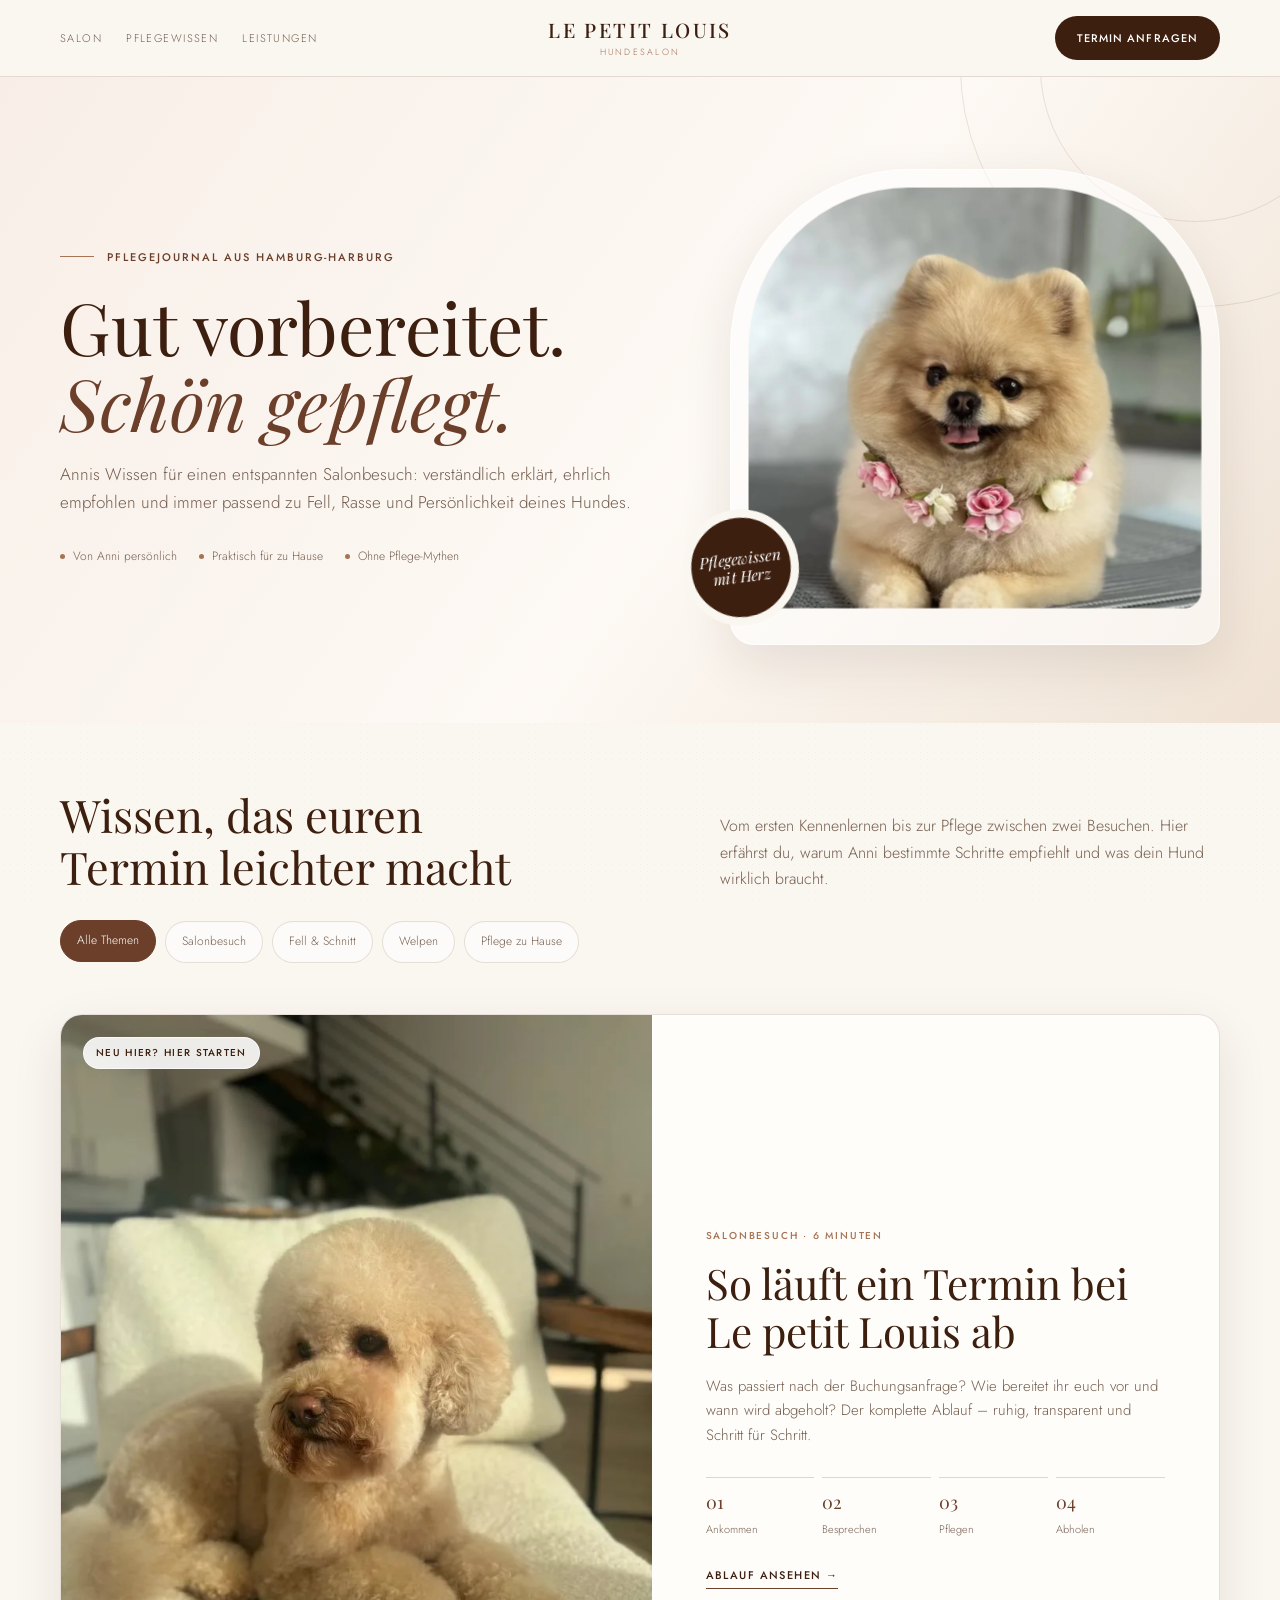
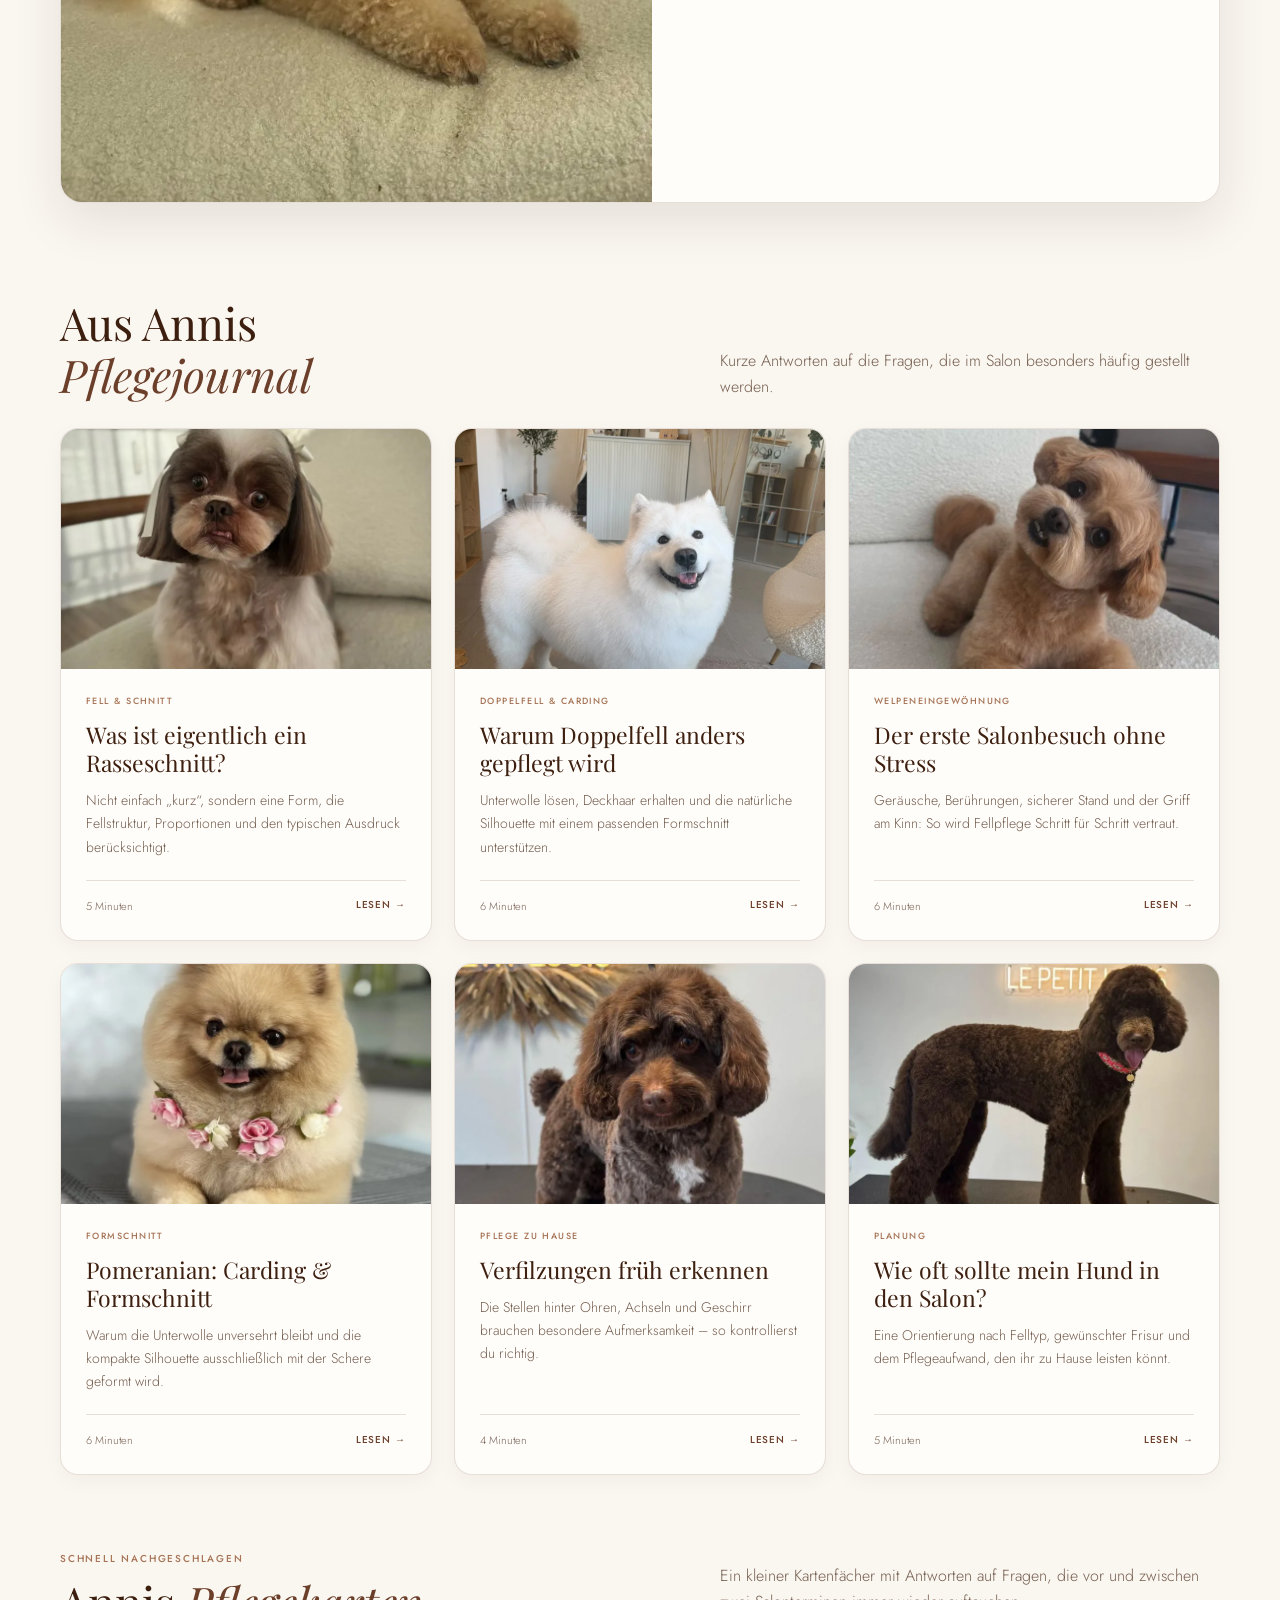
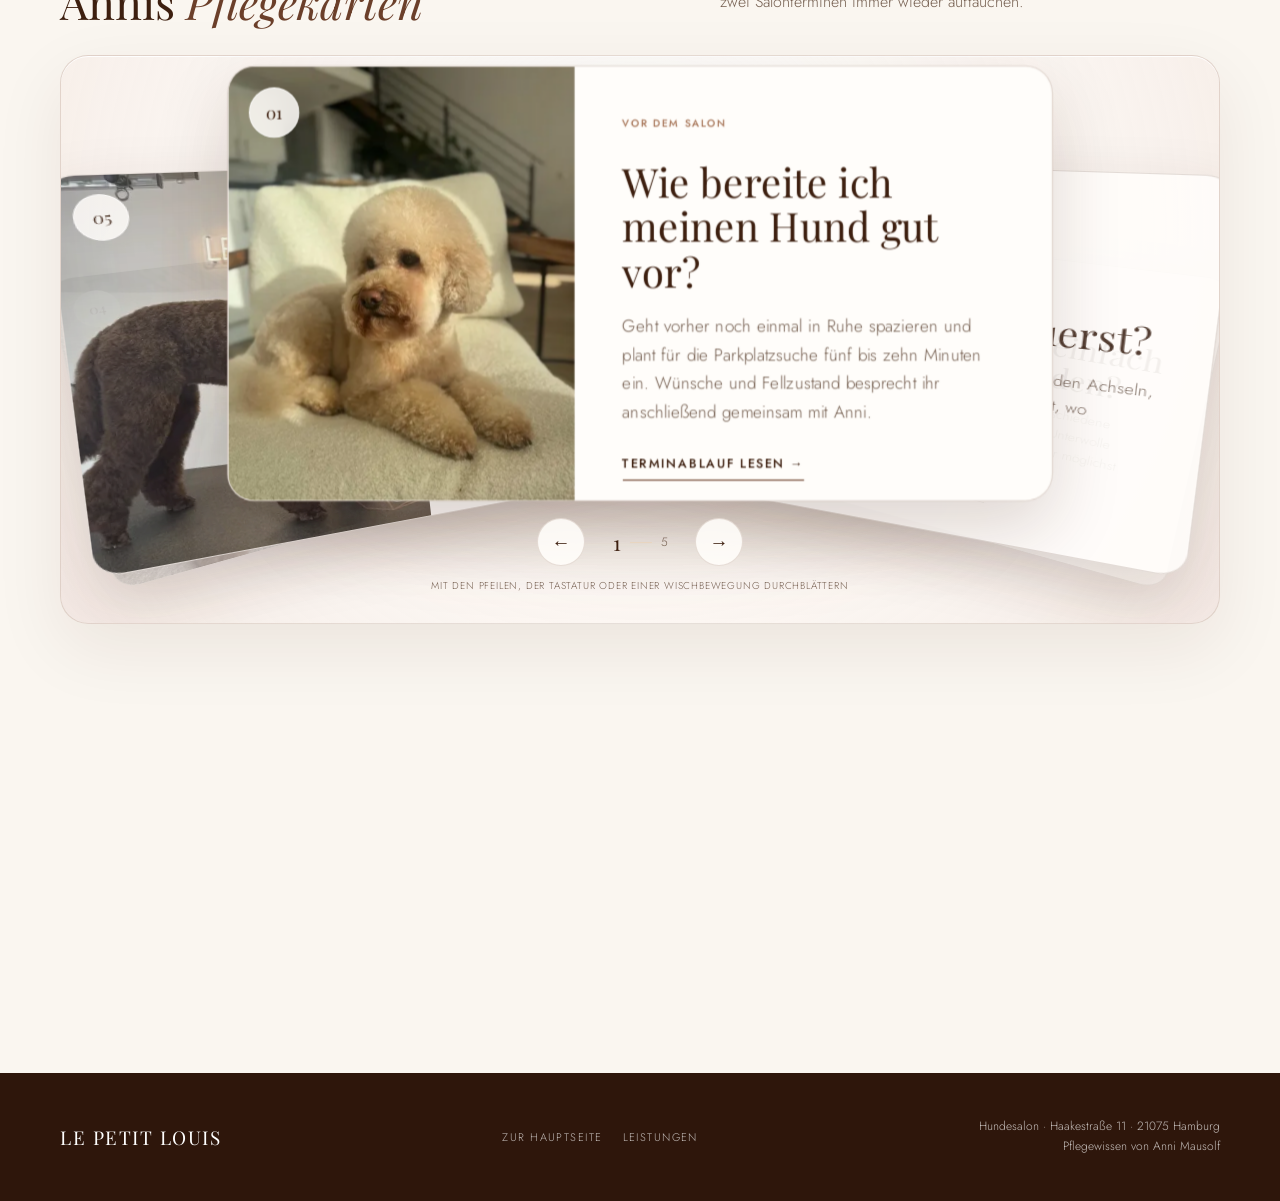
==== pflegejournal/index.html @ c892f845 "Pflegejournal veröffentlichen" ====
<!doctype html>
<html lang="de">
<head>
  <meta charset="utf-8">
  <meta name="viewport" content="width=device-width,initial-scale=1,viewport-fit=cover">
  <title>Pflegejournal – Fellpflege-Tipps von Le petit Louis</title>
  <meta name="description" content="Annis Pflegewissen zu Salonbesuch, Rasseschnitt, Welpeneingewöhnung, Doppelfell, Carding und Fellpflege für zu Hause.">
  <meta name="robots" content="index,follow">
  <link rel="canonical" href="https://www.lepetitlouis.com/pflegejournal/">
  <meta property="og:type" content="website">
  <meta property="og:locale" content="de_DE">
  <meta property="og:title" content="Pflegejournal – Le petit Louis Hundesalon">
  <meta property="og:description" content="Pflegewissen von Anni: verständlich erklärt, ehrlich empfohlen und passend zu Fell, Rasse und Persönlichkeit.">
  <meta property="og:url" content="https://www.lepetitlouis.com/pflegejournal/">
  <meta name="theme-color" content="#faf6f0">
  <link rel="preconnect" href="https://fonts.googleapis.com">
  <link rel="preconnect" href="https://fonts.gstatic.com" crossorigin>
  <link href="https://fonts.googleapis.com/css2?family=Jost:wght@300;400;500;600&family=Playfair+Display:ital,wght@0,400;0,500;1,400&display=swap" rel="stylesheet">
  <link rel="stylesheet" href="assets/css/pflegejournal.css">
  <script type="application/ld+json">
  {
    "@context":"https://schema.org",
    "@type":"Blog",
    "@id":"https://www.lepetitlouis.com/pflegejournal/#blog",
    "url":"https://www.lepetitlouis.com/pflegejournal/",
    "name":"Le petit Louis Pflegejournal",
    "description":"Pflegewissen rund um Hundesalon, Fellpflege und einen entspannten Salonbesuch.",
    "inLanguage":"de-DE",
    "author":{"@type":"Person","name":"Anni Mausolf"},
    "publisher":{"@type":"Organization","name":"Le petit Louis","url":"https://www.lepetitlouis.com/"}
  }
  </script>
</head>
<body>
  <a class="skip-link" href="#inhalt">Direkt zum Inhalt</a>
  <header class="topbar">
    <nav class="nav shell" aria-label="Hauptnavigation">
      <div class="navlinks">
        <a href="https://www.lepetitlouis.com/">Salon</a>
        <a href="#artikel">Pflegewissen</a>
        <a href="https://www.lepetitlouis.com/#services">Leistungen</a>
      </div>
      <a class="brand" href="https://www.lepetitlouis.com/" aria-label="Zur Hauptseite von Le petit Louis">
        <strong>LE PETIT LOUIS</strong><span>Hundesalon</span>
      </a>
      <div class="nav-action"><a class="pill-button" href="https://www.lepetitlouis.com/#booking">Termin anfragen</a></div>
    </nav>
  </header>

  <main id="inhalt">
    <section class="hero">
      <div class="hero-grid shell">
        <div>
          <div class="kicker">Pflegejournal aus Hamburg-Harburg</div>
          <h1>Gut vorbereitet.<br><em>Schön gepflegt.</em></h1>
          <p class="hero-copy">Annis Wissen für einen entspannten Salonbesuch: verständlich erklärt, ehrlich empfohlen und immer passend zu Fell, Rasse und Persönlichkeit deines Hundes.</p>
          <div class="hero-meta" aria-label="Das zeichnet das Pflegejournal aus">
            <span><i aria-hidden="true"></i> Von Anni persönlich</span>
            <span><i aria-hidden="true"></i> Praktisch für zu Hause</span>
            <span><i aria-hidden="true"></i> Ohne Pflege-Mythen</span>
          </div>
        </div>
        <div class="hero-visual" data-tilt>
          <picture>
            <source media="(max-width:620px)" srcset="assets/images/pomeranian-480.webp">
            <img src="assets/images/pomeranian-960.webp" width="750" height="1000" alt="Gepflegter Pomeranian im Hundesalon Le petit Louis" fetchpriority="high">
          </picture>
          <div class="hero-stamp">Pflegewissen<br>mit Herz</div>
        </div>
      </div>
    </section>

    <section class="intro shell" id="artikel" aria-labelledby="wissenTitel">
      <div class="section-head reveal">
        <h2 id="wissenTitel">Wissen, das euren<br>Termin leichter macht</h2>
        <p>Vom ersten Kennenlernen bis zur Pflege zwischen zwei Besuchen. Hier erfährst du, warum Anni bestimmte Schritte empfiehlt und was dein Hund wirklich braucht.</p>
      </div>
      <div class="filters" role="group" aria-label="Artikel nach Thema filtern">
        <button class="filter" type="button" data-filter="all" aria-pressed="true">Alle Themen</button>
        <button class="filter" type="button" data-filter="salon" aria-pressed="false">Salonbesuch</button>
        <button class="filter" type="button" data-filter="schnitt" aria-pressed="false">Fell &amp; Schnitt</button>
        <button class="filter" type="button" data-filter="welpe" aria-pressed="false">Welpen</button>
        <button class="filter" type="button" data-filter="zuhause" aria-pressed="false">Pflege zu Hause</button>
      </div>
      <p class="filter-status" id="filterStatus" aria-live="polite"><span class="visually-hidden">6 Artikel angezeigt</span></p>

      <article class="feature reveal">
        <div class="feature-image">
          <picture><source media="(max-width:620px)" srcset="assets/images/termin-480.webp"><img src="assets/images/termin-960.webp" width="750" height="1000" alt="Entspannter Hund nach seinem Termin bei Le petit Louis"></picture>
          <span class="image-label">Neu hier? Hier starten</span>
        </div>
        <div class="feature-content">
          <div class="eyebrow">Salonbesuch · 6 Minuten</div>
          <h2>So läuft ein Termin bei Le petit Louis ab</h2>
          <p>Was passiert nach der Buchungsanfrage? Wie bereitet ihr euch vor und wann wird abgeholt? Der komplette Ablauf – ruhig, transparent und Schritt für Schritt.</p>
          <div class="timeline-mini" aria-label="Terminablauf in vier Schritten">
            <div class="mini-step"><b>01</b>Ankommen</div><div class="mini-step"><b>02</b>Besprechen</div><div class="mini-step"><b>03</b>Pflegen</div><div class="mini-step"><b>04</b>Abholen</div>
          </div>
          <a class="text-link" href="terminablauf/index.html">Ablauf ansehen →</a>
        </div>
      </article>
    </section>

    <section class="journal shell" aria-labelledby="journalTitel">
      <div class="section-head reveal">
        <h2 id="journalTitel">Aus Annis<br><em>Pflegejournal</em></h2>
        <p>Kurze Antworten auf die Fragen, die im Salon besonders häufig gestellt werden.</p>
      </div>
      <div class="card-grid">
        <article class="article-card reveal" data-category="schnitt" data-tilt>
          <div class="card-image"><picture><source media="(max-width:620px)" srcset="assets/images/rasseschnitt-480.webp"><img src="assets/images/rasseschnitt-960.webp" width="750" height="900" alt="Shih Tzu mit gepflegtem Rasseschnitt" loading="lazy"></picture></div>
          <div class="card-body"><div class="card-category">Fell &amp; Schnitt</div><h3><a href="rasseschnitt/index.html">Was ist eigentlich ein Rasseschnitt?</a></h3><p>Nicht einfach „kurz“, sondern eine Form, die Fellstruktur, Proportionen und den typischen Ausdruck berücksichtigt.</p><div class="card-foot"><span>5 Minuten</span><span>Lesen →</span></div></div>
        </article>
        <article class="article-card reveal" data-category="schnitt" data-tilt>
          <div class="card-image"><picture><source media="(max-width:620px)" srcset="assets/images/doppelfell-salon-2026-480.webp"><img src="assets/images/doppelfell-salon-2026-960.webp" width="750" height="1000" alt="Weißer Samojede mit gepflegtem Doppelfell im Salon Le petit Louis" loading="lazy"></picture></div>
          <div class="card-body"><div class="card-category">Doppelfell &amp; Carding</div><h3><a href="doppelfell-carding/index.html">Warum Doppelfell anders gepflegt wird</a></h3><p>Unterwolle lösen, Deckhaar erhalten und die natürliche Silhouette mit einem passenden Formschnitt unterstützen.</p><div class="card-foot"><span>6 Minuten</span><span>Lesen →</span></div></div>
        </article>
        <article class="article-card reveal" data-category="welpe" data-tilt>
          <div class="card-image"><picture><source media="(max-width:620px)" srcset="assets/images/welpe-480.webp"><img src="assets/images/welpe-960.webp" width="750" height="1000" alt="Junger kleiner Hund entspannt nach der Pflege" loading="lazy"></picture></div>
          <div class="card-body"><div class="card-category">Welpeneingewöhnung</div><h3><a href="welpeneingewoehnung/index.html">Der erste Salonbesuch ohne Stress</a></h3><p>Geräusche, Berührungen, sicherer Stand und der Griff am Kinn: So wird Fellpflege Schritt für Schritt vertraut.</p><div class="card-foot"><span>6 Minuten</span><span>Lesen →</span></div></div>
        </article>
        <article class="article-card reveal" data-category="schnitt" data-tilt>
          <div class="card-image"><picture><source media="(max-width:620px)" srcset="assets/images/pomeranian-480.webp"><img src="assets/images/pomeranian-960.webp" width="750" height="1000" alt="Pomeranian nach Carding und Formschnitt" loading="lazy"></picture></div>
          <div class="card-body"><div class="card-category">Formschnitt</div><h3><a href="pomeranian-carding-formschnitt/index.html">Pomeranian: Carding &amp; Formschnitt</a></h3><p>Warum die Unterwolle unversehrt bleibt und die kompakte Silhouette ausschließlich mit der Schere geformt wird.</p><div class="card-foot"><span>6 Minuten</span><span>Lesen →</span></div></div>
        </article>
        <article class="article-card reveal" data-category="zuhause" data-tilt>
          <div class="card-image"><picture><source media="(max-width:620px)" srcset="assets/images/verfilzungen-480.webp"><img src="assets/images/verfilzungen-960.webp" width="750" height="978" alt="Gepflegter kleiner Hund nach dem Bürsten" loading="lazy"></picture></div>
          <div class="card-body"><div class="card-category">Pflege zu Hause</div><h3><a href="verfilzungen-erkennen/index.html">Verfilzungen früh erkennen</a></h3><p>Die Stellen hinter Ohren, Achseln und Geschirr brauchen besondere Aufmerksamkeit – so kontrollierst du richtig.</p><div class="card-foot"><span>4 Minuten</span><span>Lesen →</span></div></div>
        </article>
        <article class="article-card reveal" data-category="salon zuhause" data-tilt>
          <div class="card-image"><picture><source media="(max-width:620px)" srcset="assets/images/rhythmus-480.webp"><img src="assets/images/rhythmus-960.webp" width="750" height="725" alt="Großpudel nach der Salonpflege" loading="lazy"></picture></div>
          <div class="card-body"><div class="card-category">Planung</div><h3><a href="salonintervalle/index.html">Wie oft sollte mein Hund in den Salon?</a></h3><p>Eine Orientierung nach Felltyp, gewünschter Frisur und dem Pflegeaufwand, den ihr zu Hause leisten könnt.</p><div class="card-foot"><span>5 Minuten</span><span>Lesen →</span></div></div>
        </article>
      </div>
    </section>

    <section class="care-deck shell reveal" aria-labelledby="kartenTitel">
      <div class="section-head deck-heading">
        <div><div class="eyebrow">Schnell nachgeschlagen</div><h2 id="kartenTitel">Annis <em>Pflegekarten</em></h2></div>
        <p>Ein kleiner Kartenfächer mit Antworten auf Fragen, die vor und zwischen zwei Salonterminen immer wieder auftauchen.</p>
      </div>
      <div class="deck-shell">
        <div class="deck-glow" aria-hidden="true"></div>
        <div class="deck-stage" data-card-deck role="region" aria-roledescription="Karussell" aria-label="Pflegefragen" tabindex="0">
          <article class="care-card" data-card-index="0">
            <div class="care-card-image"><img src="assets/images/termin-480.webp" width="480" height="640" alt="Entspannter Hund nach dem Salontermin" loading="lazy"><span>01</span></div>
            <div class="care-card-copy"><div class="card-category">Vor dem Salon</div><h3>Wie bereite ich meinen Hund gut vor?</h3><p>Geht vorher noch einmal in Ruhe spazieren und plant für die Parkplatzsuche fünf bis zehn Minuten ein. Wünsche und Fellzustand besprecht ihr anschließend gemeinsam mit Anni.</p><a class="text-link" href="terminablauf/index.html">Terminablauf lesen →</a></div>
          </article>
          <article class="care-card" data-card-index="1">
            <div class="care-card-image"><img src="assets/images/verfilzungen-480.webp" width="480" height="626" alt="Kleiner Hund mit gepflegtem Fell" loading="lazy"><span>02</span></div>
            <div class="care-card-copy"><div class="card-category">Pflege zu Hause</div><h3>Wo entstehen Verfilzungen zuerst?</h3><p>Besonders häufig hinter den Ohren, in den Achseln, an den Beininnenseiten und überall dort, wo Halsband oder Geschirr am Fell reiben.</p><a class="text-link" href="verfilzungen-erkennen/index.html">Richtig kontrollieren →</a></div>
          </article>
          <article class="care-card" data-card-index="2">
            <div class="care-card-image"><img src="assets/images/doppelfell-salon-2026-480.webp" width="480" height="640" alt="Weißer Samojede mit gepflegtem Doppelfell im Salon Le petit Louis" loading="lazy"><span>03</span></div>
            <div class="care-card-copy"><div class="card-category">Doppelfell &amp; Carding</div><h3>Warum nicht einfach kürzer schneiden?</h3><p>Unterwolle und Deckhaar haben verschiedene Aufgaben. Deshalb wird zuerst lose Unterwolle entfernt und das schützende Deckhaar möglichst erhalten.</p><a class="text-link" href="doppelfell-carding/index.html">Doppelfell verstehen →</a></div>
          </article>
          <article class="care-card" data-card-index="3">
            <div class="care-card-image"><img src="assets/images/welpe-480.webp" width="480" height="640" alt="Junger Hund bei seiner ersten Pflege" loading="lazy"><span>04</span></div>
            <div class="care-card-copy"><div class="card-category">Welpeneingewöhnung</div><h3>Was lernt mein Welpe in 60 Minuten?</h3><p>Tisch, Bürste, Föhn, Berührungen und kleine Pflegeschritte werden in ruhigem Tempo kennengelernt. Kurze positive Übungen zu Hause helfen zusätzlich.</p><a class="text-link" href="welpeneingewoehnung/index.html">Ersten Besuch planen →</a></div>
          </article>
          <article class="care-card" data-card-index="4">
            <div class="care-card-image"><img src="assets/images/rhythmus-480.webp" width="480" height="464" alt="Großpudel nach der Salonpflege" loading="lazy"><span>05</span></div>
            <div class="care-card-copy"><div class="card-category">Pflegeplanung</div><h3>Wann ist der nächste Termin sinnvoll?</h3><p>Felltyp, Wunschfrisur, Alltag und eure Pflege zu Hause bestimmen gemeinsam den passenden Rhythmus. Nach dem Termin kann Anni ihn am besten einschätzen.</p><a class="text-link" href="salonintervalle/index.html">Pflegeplan finden →</a></div>
          </article>
        </div>
        <div class="deck-controls" aria-label="Pflegekarten steuern">
          <button class="deck-button" type="button" data-deck-prev aria-label="Vorherige Pflegekarte">←</button>
          <div class="deck-progress"><span data-deck-current>1</span><i aria-hidden="true"></i><span>5</span></div>
          <button class="deck-button" type="button" data-deck-next aria-label="Nächste Pflegekarte">→</button>
        </div>
        <p class="deck-hint">Mit den Pfeilen, der Tastatur oder einer Wischbewegung durchblättern</p>
        <p class="visually-hidden" data-deck-status aria-live="polite"></p>
      </div>
    </section>

    <section class="guide shell">
      <div class="guide-box reveal">
        <div><h2>Du weißt schon, welche Pflege dein Hund braucht?</h2><p>Wähle auf der Hauptseite Rasse, Größe und Wunschleistung. Danach zeigen wir dir den passenden Buchungsweg und Anni prüft deine Anfrage persönlich.</p></div>
        <a class="pill-button light" href="https://www.lepetitlouis.com/#booking">Termin anfragen →</a>
      </div>
    </section>
  </main>

  <footer><div class="footer-grid shell"><div class="footer-brand">LE PETIT LOUIS</div><div class="footer-links"><a href="https://www.lepetitlouis.com/">Zur Hauptseite</a><a href="https://www.lepetitlouis.com/#services">Leistungen</a></div><div class="footer-copy">Hundesalon · Haakestraße 11 · 21075 Hamburg<br>Pflegewissen von Anni Mausolf</div></div></footer>
  <script src="assets/js/pflegejournal.js" defer></script>
</body>
</html>
---- pflegejournal/assets/css/pflegejournal.css ----
:root {
  --cream: #faf6f0;
  --warm: #fdf9f4;
  --paper: #fffdfa;
  --brown: #6b3f2a;
  --brown-dark: #3d1f0f;
  --mocha: #a67355;
  --rose: #f3e4df;
  --beige: #e8d5c0;
  --beige-light: #f3e9dd;
  --text: #2c1a0e;
  --muted: #755f50;
  --line: rgba(107, 63, 42, .16);
  --serif: "Playfair Display", Georgia, serif;
  --sans: "Jost", Arial, sans-serif;
  --shadow: 0 18px 50px rgba(61, 31, 15, .10);
}

*, *::before, *::after { box-sizing: border-box; }
html { scroll-behavior: smooth; }
body {
  margin: 0;
  overflow-x: hidden;
  background: var(--cream);
  color: var(--text);
  font-family: var(--sans);
  font-weight: 300;
  line-height: 1.65;
  text-rendering: optimizeLegibility;
}
body::before {
  content: "";
  position: fixed;
  inset: 0;
  z-index: -1;
  pointer-events: none;
  opacity: .22;
  background-image: radial-gradient(rgba(107,63,42,.18) .5px, transparent .5px);
  background-size: 7px 7px;
}
img { display: block; width: 100%; height: auto; }
button, a { font: inherit; }
a { color: inherit; }
button { color: inherit; }
:focus-visible { outline: 3px solid #9c5f3d; outline-offset: 4px; }
.visually-hidden { position: absolute !important; width: 1px; height: 1px; padding: 0; margin: -1px; overflow: hidden; clip: rect(0 0 0 0); white-space: nowrap; border: 0; }
.skip-link {
  position: fixed;
  left: 16px;
  top: 12px;
  z-index: 1000;
  padding: 10px 16px;
  border-radius: 999px;
  background: var(--brown-dark);
  color: #fff;
  transform: translateY(-160%);
}
.skip-link:focus { transform: translateY(0); }
.shell { width: min(1160px, calc(100% - 40px)); margin-inline: auto; }
.eyebrow, .kicker {
  color: var(--mocha);
  font-size: 10px;
  font-weight: 500;
  letter-spacing: .18em;
  text-transform: uppercase;
}
.kicker { display: flex; align-items: center; gap: 13px; font-size: 11px; color: var(--brown); }
.kicker::before { content: ""; width: 34px; height: 1px; background: var(--mocha); }
h1, h2, h3, p { margin-top: 0; }
h1, h2, h3 { font-family: var(--serif); font-weight: 400; color: var(--brown-dark); }

.topbar {
  position: sticky;
  top: 0;
  z-index: 50;
  border-bottom: 1px solid var(--line);
  background: rgba(250, 246, 240, .92);
  backdrop-filter: blur(16px);
}
.nav { min-height: 76px; display: grid; grid-template-columns: 1fr auto 1fr; align-items: center; gap: 24px; }
.navlinks { display: flex; align-items: center; gap: 24px; }
.navlinks a, .footer-links a {
  color: var(--muted);
  font-size: 11px;
  letter-spacing: .13em;
  text-decoration: none;
  text-transform: uppercase;
}
.navlinks a:hover, .footer-links a:hover { color: var(--brown-dark); }
.brand { text-align: center; text-decoration: none; line-height: 1; }
.brand strong { display: block; color: var(--brown-dark); font-family: var(--serif); font-size: 20px; font-weight: 500; letter-spacing: .12em; }
.brand span { display: block; margin-top: 7px; color: var(--mocha); font-size: 9px; letter-spacing: .25em; text-transform: uppercase; }
.nav-action { display: flex; justify-content: flex-end; }
.pill-button {
  display: inline-flex;
  min-height: 44px;
  align-items: center;
  justify-content: center;
  gap: 9px;
  padding: 11px 22px;
  border: 0;
  border-radius: 999px;
  background: var(--brown-dark);
  box-shadow: 0 0 0 rgba(61,31,15,0);
  color: #fff;
  cursor: pointer;
  font-size: 11px;
  font-weight: 500;
  letter-spacing: .1em;
  text-decoration: none;
  text-transform: uppercase;
  transition: transform .25s ease, background .25s ease, box-shadow .25s ease;
}
.pill-button:hover { transform: translateY(-2px) scale(1.015); background: #512913; box-shadow: 0 12px 28px rgba(61,31,15,.2); }
.pill-button.light { background: #fff; color: var(--brown-dark); }
.pill-button.light:hover { background: var(--rose); }

.hero { position: relative; overflow: clip; padding: 92px 0 78px; background: linear-gradient(125deg,#f8eee7 0%,#fdf9f4 56%,#efe2d4 100%); }
.hero::before, .hero::after { content: ""; position: absolute; pointer-events: none; border: 1px solid rgba(107,63,42,.13); border-radius: 50%; }
.hero::before { width: 480px; height: 480px; right: -160px; top: -250px; }
.hero::after { width: 310px; height: 310px; right: -70px; top: -165px; }
.hero-grid { position: relative; z-index: 1; display: grid; grid-template-columns: minmax(0,1.1fr) minmax(310px,.9fr); align-items: center; gap: 72px; }
h1 { margin: 22px 0 20px; font-size: clamp(42px, 6vw, 72px); line-height: 1.06; }
h1 em, h2 em { color: var(--brown); font-weight: 400; }
.hero-copy { max-width: 610px; margin-bottom: 30px; color: var(--muted); font-size: 17px; }
.hero-meta { display: flex; flex-wrap: wrap; gap: 12px 22px; color: var(--muted); font-size: 12px; }
.hero-meta span { display: flex; align-items: center; gap: 8px; }
.hero-meta i { width: 5px; height: 5px; border-radius: 50%; background: var(--mocha); }
.hero-visual {
  position: relative;
  padding: 18px 18px 36px;
  border: 1px solid rgba(255,255,255,.75);
  border-radius: 180px 180px 24px 24px;
  background: rgba(255,255,255,.55);
  box-shadow: var(--shadow);
  transform: perspective(1000px) rotateX(var(--rx,0deg)) rotateY(var(--ry,0deg)) translateY(var(--lift,0));
  transform-style: preserve-3d;
  transition: transform .2s ease-out, box-shadow .25s ease;
}
.hero-visual:hover { --lift: -5px; box-shadow: 0 30px 70px rgba(61,31,15,.16); }
.hero-visual img { height: 420px; border-radius: 160px 160px 18px 18px; object-fit: cover; object-position: center 25%; transform: translateZ(18px) scale(1.002); }
.hero-stamp { position: absolute; left: -38px; bottom: 26px; width: 112px; height: 112px; display: grid; place-items: center; border: 8px solid var(--cream); border-radius: 50%; background: var(--brown-dark); color: #fff; font-family: var(--serif); font-size: 15px; font-style: italic; line-height: 1.2; text-align: center; transform: translateZ(34px) rotate(-7deg); }

.intro { padding: 66px 0 18px; }
.section-head { display: flex; align-items: end; justify-content: space-between; gap: 32px; margin-bottom: 28px; }
.section-head h2 { margin: 0; font-size: clamp(30px,4vw,45px); line-height: 1.15; }
.section-head p { max-width: 500px; margin: 0; color: var(--muted); }
.filters { display: flex; flex-wrap: wrap; gap: 9px; margin-bottom: 34px; }
.filter { min-height: 42px; padding: 8px 16px; border: 1px solid var(--line); border-radius: 999px; background: rgba(255,255,255,.58); color: var(--muted); cursor: pointer; font-size: 12px; transition: .2s; }
.filter:hover, .filter[aria-pressed="true"] { border-color: var(--brown); background: var(--brown); color: #fff; transform: translateY(-1px); }
.filter-status { min-height: 1px; }

.feature { display: grid; grid-template-columns: 1.02fr .98fr; overflow: hidden; border: 1px solid var(--line); border-radius: 22px; background: var(--paper); box-shadow: var(--shadow); }
.feature-image { position: relative; min-height: 470px; overflow: hidden; }
.feature-image img { height: 100%; object-fit: cover; object-position: center 24%; transition: transform .65s cubic-bezier(.2,.75,.2,1); }
.feature:hover .feature-image img { transform: scale(1.035); }
.image-label { position: absolute; left: 22px; top: 22px; padding: 7px 12px; border: 1px solid rgba(255,255,255,.7); border-radius: 999px; background: rgba(255,255,255,.88); backdrop-filter: blur(7px); color: var(--brown-dark); font-size: 10px; font-weight: 500; letter-spacing: .13em; text-transform: uppercase; }
.feature-content { display: flex; flex-direction: column; justify-content: center; padding: 54px; }
.feature h2 { margin: 15px 0 18px; font-size: clamp(28px,3.6vw,42px); line-height: 1.15; }
.feature-content > p { margin-bottom: 25px; color: var(--muted); font-size: 15px; }
.timeline-mini { display: grid; grid-template-columns: repeat(4,1fr); gap: 8px; margin: 4px 0 28px; }
.mini-step { padding-top: 10px; border-top: 1px solid var(--beige); color: var(--muted); font-size: 11px; }
.mini-step b { display: block; margin-bottom: 2px; color: var(--brown); font-family: var(--serif); font-size: 18px; font-weight: 400; }
.text-link { align-self: flex-start; padding-bottom: 4px; border-bottom: 1px solid var(--brown); color: var(--brown-dark); font-size: 11px; font-weight: 500; letter-spacing: .13em; text-decoration: none; text-transform: uppercase; }
.text-link:hover { color: var(--brown); }

.journal { padding: 76px 0; }
.card-grid { display: grid; grid-template-columns: repeat(3,1fr); gap: 22px; }
.article-card {
  --rx: 0deg;
  --ry: 0deg;
  display: flex;
  position: relative;
  min-height: 100%;
  flex-direction: column;
  overflow: hidden;
  border: 1px solid var(--line);
  border-radius: 18px;
  background: var(--paper);
  box-shadow: 0 6px 20px rgba(61,31,15,.04);
  transform: perspective(900px) rotateX(var(--rx)) rotateY(var(--ry)) translateY(0);
  transform-style: preserve-3d;
  transition: transform .22s ease-out, box-shadow .28s ease, opacity .25s ease;
}
.article-card:hover { transform: perspective(900px) rotateX(var(--rx)) rotateY(var(--ry)) translateY(-7px) scale(1.008); box-shadow: 0 22px 48px rgba(61,31,15,.14); }
.article-card[hidden] { display: none; }
.card-image { position: relative; height: 240px; overflow: hidden; background: var(--beige-light); transform: translateZ(12px); }
.card-image img { height: 100%; object-fit: cover; transition: transform .55s ease; }
.article-card:hover img { transform: scale(1.045); }
.card-body { display: flex; flex: 1; flex-direction: column; padding: 25px; transform: translateZ(8px); }
.card-category { margin-bottom: 12px; color: var(--mocha); font-size: 9px; font-weight: 500; letter-spacing: .16em; text-transform: uppercase; }
.card-body h3 { margin-bottom: 12px; font-size: 23px; line-height: 1.22; }
.card-body h3 a { text-decoration: none; }
.card-body h3 a::after { content: ""; position: absolute; inset: 0; }
.card-body p { margin-bottom: 21px; color: var(--muted); font-size: 14px; }
.card-foot { display: flex; align-items: center; justify-content: space-between; gap: 12px; margin-top: auto; padding-top: 16px; border-top: 1px solid var(--line); color: var(--muted); font-size: 11px; }
.card-foot span:last-child { color: var(--brown); font-size: 10px; font-weight: 500; letter-spacing: .09em; text-transform: uppercase; }

.care-deck { padding: 0 0 92px; }
.deck-heading { align-items: center; }
.deck-heading h2 { margin-top: 8px; }
.deck-shell {
  position: relative;
  min-height: 560px;
  overflow: hidden;
  padding: 34px 20px 28px;
  border: 1px solid var(--line);
  border-radius: 28px;
  background:
    radial-gradient(circle at 50% 30%, rgba(255,255,255,.94), rgba(255,253,250,.72) 38%, rgba(243,228,223,.58) 100%);
  box-shadow: inset 0 1px 0 rgba(255,255,255,.9), 0 24px 70px rgba(61,31,15,.08);
  perspective: 1300px;
}
.deck-glow {
  position: absolute;
  left: 50%;
  bottom: 72px;
  width: min(680px,72%);
  height: 90px;
  border-radius: 50%;
  background: rgba(107,63,42,.16);
  filter: blur(34px);
  transform: translateX(-50%);
}
.deck-stage {
  position: relative;
  width: 100%;
  height: 420px;
  outline: none;
  perspective: 1200px;
  transform-style: preserve-3d;
  touch-action: pan-y;
}
.deck-stage:focus-visible { outline: 3px solid #9c5f3d; outline-offset: 8px; border-radius: 18px; }
.care-card {
  position: absolute;
  left: 50%;
  top: 8px;
  width: min(720px,calc(100% - 150px));
  height: 380px;
  display: grid;
  grid-template-columns: 42% 58%;
  overflow: hidden;
  border: 1px solid rgba(107,63,42,.2);
  border-radius: 24px;
  background: var(--paper);
  box-shadow: 0 24px 60px rgba(61,31,15,.17);
  opacity: 0;
  transform: translate3d(-50%,32px,-160px) scale(.78);
  transform-origin: 50% 100%;
  transition: transform .62s cubic-bezier(.18,.8,.2,1), opacity .42s ease, box-shadow .42s ease, filter .42s ease;
  will-change: transform;
}
.care-card.is-active {
  z-index: 5;
  opacity: 1;
  filter: saturate(1);
  transform: translate3d(-50%,0,80px) rotateX(0) rotateY(0) rotateZ(0) scale(1);
  pointer-events: auto;
}
.care-card.is-prev {
  z-index: 4;
  opacity: .86;
  filter: saturate(.82);
  transform: translate3d(calc(-50% - 155px),28px,0) rotateY(17deg) rotateZ(-6deg) scale(.9);
  cursor: pointer;
}
.care-card.is-next {
  z-index: 4;
  opacity: .86;
  filter: saturate(.82);
  transform: translate3d(calc(-50% + 155px),28px,0) rotateY(-17deg) rotateZ(6deg) scale(.9);
  cursor: pointer;
}
.care-card.is-far-prev {
  z-index: 3;
  opacity: .42;
  filter: saturate(.58);
  transform: translate3d(calc(-50% - 245px),54px,-90px) rotateY(23deg) rotateZ(-10deg) scale(.8);
  cursor: pointer;
}
.care-card.is-far-next {
  z-index: 3;
  opacity: .42;
  filter: saturate(.58);
  transform: translate3d(calc(-50% + 245px),54px,-90px) rotateY(-23deg) rotateZ(10deg) scale(.8);
  cursor: pointer;
}
.care-card-image { position: relative; min-width: 0; overflow: hidden; background: var(--beige-light); }
.care-card-image::after { content: ""; position: absolute; inset: 0; background: linear-gradient(90deg,transparent 55%,rgba(61,31,15,.16)); pointer-events: none; }
.care-card-image img { height: 100%; object-fit: cover; transition: transform .65s ease; }
.care-card.is-active:hover .care-card-image img { transform: scale(1.025); }
.care-card-image span {
  position: absolute;
  left: 18px;
  top: 18px;
  z-index: 1;
  width: 44px;
  height: 44px;
  display: grid;
  place-items: center;
  border: 1px solid rgba(255,255,255,.65);
  border-radius: 50%;
  background: rgba(255,253,250,.86);
  backdrop-filter: blur(10px);
  color: var(--brown-dark);
  font-family: var(--serif);
  font-size: 15px;
}
.care-card-copy { display: flex; min-width: 0; flex-direction: column; justify-content: center; padding: 42px; }
.care-card-copy h3 { margin: 11px 0 16px; font-size: clamp(25px,3vw,35px); line-height: 1.13; }
.care-card-copy p { margin-bottom: 24px; color: var(--muted); font-size: 15px; }
.care-card[aria-hidden="true"] .care-card-copy { user-select: none; }
.deck-controls { position: relative; z-index: 10; display: flex; align-items: center; justify-content: center; gap: 18px; margin-top: 8px; }
.deck-button {
  width: 48px;
  height: 48px;
  border: 1px solid var(--line);
  border-radius: 50%;
  background: rgba(255,253,250,.9);
  color: var(--brown-dark);
  cursor: pointer;
  font-size: 19px;
  transition: transform .22s ease, color .22s ease, background .22s ease, box-shadow .22s ease;
}
.deck-button:hover { transform: translateY(-2px) scale(1.04); background: var(--brown-dark); color: #fff; box-shadow: 0 10px 24px rgba(61,31,15,.18); }
.deck-progress { min-width: 74px; display: flex; align-items: center; justify-content: center; gap: 9px; color: var(--muted); font-size: 12px; }
.deck-progress span:first-child { color: var(--brown-dark); font-family: var(--serif); font-size: 21px; }
.deck-progress i { width: 22px; height: 1px; background: var(--beige); }
.deck-hint { position: relative; z-index: 3; margin: 12px 0 0; color: var(--muted); font-size: 10px; letter-spacing: .08em; text-align: center; text-transform: uppercase; }

.guide { padding: 0 0 84px; }
.guide-box { position: relative; overflow: hidden; display: grid; grid-template-columns: 1fr auto; align-items: center; gap: 45px; padding: 55px; border-radius: 24px; background: var(--brown-dark); color: #fff; }
.guide-box::after { content: "LP"; position: absolute; right: 150px; top: -80px; color: rgba(255,255,255,.035); font-family: var(--serif); font-size: 230px; line-height: 1; }
.guide-box h2 { position: relative; margin-bottom: 10px; color: #fff; font-size: clamp(27px,4vw,42px); line-height: 1.2; }
.guide-box p { position: relative; max-width: 670px; margin: 0; color: rgba(255,255,255,.7); }
.guide-box .pill-button { position: relative; z-index: 1; white-space: nowrap; }

footer { padding: 44px 0; background: #2e160b; color: rgba(255,255,255,.72); }
.footer-grid { display: grid; grid-template-columns: auto 1fr auto; align-items: center; gap: 28px; }
.footer-brand { color: #fff; font-family: var(--serif); font-size: 19px; letter-spacing: .08em; }
.footer-links { display: flex; justify-content: center; gap: 20px; }
.footer-links a { color: rgba(255,255,255,.7); }
.footer-copy { text-align: right; font-size: 12px; }

.reveal { opacity: 0; transform: translateY(24px); transition: opacity .7s ease, transform .7s cubic-bezier(.2,.75,.2,1); }
.reveal.is-visible { opacity: 1; transform: translateY(0); }

/* Artikelseiten */
.article-hero { padding: 66px 0 58px; background: linear-gradient(125deg,#f8eee7,#fdf9f4 58%,#efe2d4); }
.breadcrumbs { margin-bottom: 28px; color: var(--muted); font-size: 12px; }
.breadcrumbs a { text-decoration-thickness: 1px; text-underline-offset: 4px; }
.article-hero-grid { display: grid; grid-template-columns: minmax(0,1fr) minmax(300px,.72fr); align-items: center; gap: 68px; }
.article-hero h1 { margin: 15px 0 20px; font-size: clamp(39px,5.5vw,64px); }
.article-lead { max-width: 660px; color: var(--muted); font-size: 18px; }
.article-cover {
  --rx: 0deg;
  --ry: 0deg;
  --lift: 0px;
  overflow: hidden;
  padding: 12px;
  border: 1px solid rgba(255,255,255,.8);
  border-radius: 160px 160px 22px 22px;
  background: rgba(255,255,255,.55);
  box-shadow: var(--shadow);
  transform: perspective(1000px) rotateX(var(--rx)) rotateY(var(--ry)) translateY(var(--lift));
  transform-style: preserve-3d;
  transition: transform .24s ease-out, box-shadow .35s ease;
  will-change: transform;
}
.article-cover:hover { --lift: -5px; box-shadow: 0 30px 70px rgba(61,31,15,.16); }
.article-cover img { height: 430px; border-radius: 150px 150px 16px 16px; object-fit: cover; transform: translateZ(18px) scale(1.002); }
.article-cover--doppelfell img { object-position: center 68%; }
.pomeranian-gallery { width: 100%; min-width: 0; }
.pomeranian-gallery-stage {
  --rx: 0deg;
  --ry: 0deg;
  --lift: 0px;
  position: relative;
  height: 474px;
  margin-right: 22px;
  transform: perspective(1100px) rotateX(var(--rx)) rotateY(var(--ry)) translateY(var(--lift));
  transform-style: preserve-3d;
  transition: transform .24s ease-out;
  touch-action: pan-y;
  will-change: transform;
}
.pomeranian-gallery-stage:hover { --lift: -5px; }
.pomeranian-gallery-stage:focus-visible { outline: 3px solid rgba(141,91,77,.45); outline-offset: 8px; border-radius: 150px 150px 24px 24px; }
.pomeranian-gallery-card {
  position: absolute;
  inset: 0 24px 18px 0;
  overflow: hidden;
  padding: 12px;
  border: 1px solid rgba(255,255,255,.88);
  border-radius: 160px 160px 22px 22px;
  background: rgba(255,255,255,.76);
  box-shadow: 0 18px 48px rgba(61,31,15,.13);
  opacity: 0;
  pointer-events: none;
  transform-origin: 52% 88%;
  transition: transform .55s cubic-bezier(.2,.78,.2,1), opacity .38s ease, box-shadow .4s ease;
}
.pomeranian-gallery-card img { width: 100%; height: 430px; border-radius: 150px 150px 16px 16px; object-fit: cover; }
.pomeranian-gallery-card.is-active { z-index: 4; opacity: 1; transform: translate3d(0,0,44px) rotateZ(0deg) scale(1); box-shadow: 0 26px 64px rgba(61,31,15,.16); }
.pomeranian-gallery-card.is-behind-1 { z-index: 3; opacity: .92; transform: translate3d(13px,7px,20px) rotateZ(1.6deg) scale(.986); }
.pomeranian-gallery-card.is-behind-2 { z-index: 2; opacity: .7; transform: translate3d(24px,13px,0) rotateZ(3deg) scale(.97); }
.pomeranian-gallery-card.is-behind-3 { z-index: 1; opacity: .44; transform: translate3d(34px,19px,-20px) rotateZ(4.4deg) scale(.954); }
.pomeranian-gallery-controls { display: flex; align-items: center; justify-content: center; gap: 12px; margin-top: 3px; }
.pomeranian-gallery-arrow { width: 44px; height: 44px; display: grid; place-items: center; border: 1px solid var(--line); border-radius: 50%; background: rgba(255,255,255,.78); color: var(--brown-dark); font-size: 20px; cursor: pointer; transition: transform .2s ease, background .2s ease, color .2s ease; }
.pomeranian-gallery-arrow:hover { transform: translateY(-2px); background: var(--brown-dark); color: #fff; }
.pomeranian-gallery-dots { display: flex; align-items: center; gap: 2px; }
.pomeranian-gallery-dot { width: 30px; height: 44px; display: grid; place-items: center; border: 0; background: transparent; cursor: pointer; }
.pomeranian-gallery-dot::before { content: ""; width: 7px; height: 7px; border-radius: 50%; background: #c9b7aa; transition: width .24s ease, border-radius .24s ease, background .24s ease; }
.pomeranian-gallery-dot[aria-pressed="true"]::before { width: 22px; border-radius: 999px; background: var(--mocha); }
.pomeranian-gallery-count { min-width: 38px; color: var(--muted); font-size: 11px; letter-spacing: .08em; text-align: center; }
.pomeranian-gallery-hint { margin: 7px 0 0; color: var(--muted); font-size: 11px; text-align: center; }
.article-layout { display: grid; grid-template-columns: minmax(0,720px) minmax(220px,300px); justify-content: space-between; gap: 72px; padding: 70px 0 86px; }
.article-content { color: #4f3e32; font-size: 17px; }
.article-content > p:first-child::first-letter { float: left; margin: 7px 8px 0 0; color: var(--brown); font-family: var(--serif); font-size: 58px; line-height: .7; }
.article-content h2 { margin: 38px 0 12px; font-size: 30px; line-height: 1.2; }
.article-content h3 { margin: 30px 0 10px; font-size: 23px; }
.article-content ul { padding-left: 22px; }
.article-content li { margin-bottom: 8px; }
.note { margin: 28px 0; padding: 18px 20px; border-left: 3px solid var(--mocha); border-radius: 0 12px 12px 0; background: var(--beige-light); }
.note-important { border-left-color: var(--rose-dark); background: linear-gradient(135deg,#f8e7e8,#fff8f5); }
.reason-grid { display: grid; grid-template-columns: repeat(2,minmax(0,1fr)); gap: 14px; margin: 24px 0 34px; }
.reason-item { position: relative; overflow: hidden; padding: 24px; border: 1px solid var(--line); border-radius: 18px; background: linear-gradient(145deg,rgba(255,255,255,.9),rgba(247,237,228,.72)); box-shadow: 0 12px 30px rgba(61,31,15,.06); }
.reason-item > span { display: inline-grid; width: 34px; height: 34px; place-items: center; border-radius: 50%; background: var(--rose-light); color: var(--brown); font-size: 11px; font-weight: 600; letter-spacing: .08em; }
.article-content .reason-item h3 { margin: 16px 0 9px; font-size: 20px; }
.reason-item p { margin: 0; color: var(--muted); font-size: 15px; line-height: 1.65; }
.puppy-practice-grid .reason-item:last-child { grid-column: 1 / -1; }
.fact-box { position: sticky; top: 104px; align-self: start; padding: 26px; border: 1px solid var(--line); border-radius: 18px; background: var(--paper); box-shadow: 0 12px 34px rgba(61,31,15,.07); }
.fact-box h2 { margin-bottom: 14px; font-size: 23px; }
.fact-list { display: grid; gap: 12px; margin: 0 0 22px; }
.fact-list div { padding-bottom: 10px; border-bottom: 1px solid var(--line); }
.fact-list dt { color: var(--mocha); font-size: 10px; font-weight: 500; letter-spacing: .12em; text-transform: uppercase; }
.fact-list dd { margin: 3px 0 0; color: var(--brown-dark); font-size: 14px; }
.back-journal { padding: 38px 0; border-top: 1px solid var(--line); text-align: center; }

@media (max-width: 900px) {
  .navlinks { display: none; }
  .nav { grid-template-columns: 1fr auto; }
  .brand { text-align: left; }
  .hero { padding: 66px 0; }
  .hero-grid, .article-hero-grid { grid-template-columns: 1fr; gap: 46px; }
  .hero-visual, .article-cover { width: min(500px,92%); margin-inline: auto; }
  .pomeranian-gallery { width: min(500px,92%); margin-inline: auto; }
  .hero-stamp { left: -22px; }
  .feature { grid-template-columns: 1fr; }
  .feature-image { min-height: 390px; }
  .feature-content { padding: 42px; }
  .card-grid { grid-template-columns: repeat(2,1fr); }
  .care-card { width: min(690px,calc(100% - 96px)); }
  .article-layout { grid-template-columns: 1fr; gap: 38px; }
  .fact-box { position: static; }
  .footer-grid { grid-template-columns: 1fr auto; }
  .footer-links { display: none; }
}

@media (max-width: 620px) {
  .shell { width: min(calc(100% - 28px),1160px); }
  .nav { min-height: 64px; }
  .brand strong { font-size: 17px; }
  .pill-button { padding: 10px 15px; font-size: 9px; }
  .hero { padding: 48px 0 54px; }
  .hero-grid { gap: 34px; }
  h1 { font-size: 40px; }
  .hero-copy { font-size: 15px; }
  .hero-meta { gap: 11px 18px; }
  .hero-visual { padding: 11px 11px 24px; border-radius: 130px 130px 20px 20px; }
  .hero-visual img { height: 360px; border-radius: 120px 120px 15px 15px; }
  .hero-stamp { width: 92px; height: 92px; border-width: 6px; font-size: 13px; }
  .intro { padding-top: 48px; }
  .section-head { display: block; }
  .section-head p { margin-top: 13px; }
  .filters { overflow-x: auto; flex-wrap: nowrap; margin-right: -14px; padding: 0 14px 6px 0; scroll-snap-type: x proximity; }
  .filter { flex: 0 0 auto; min-height: 44px; white-space: nowrap; scroll-snap-align: start; }
  .feature-image { min-height: 320px; }
  .feature-content { padding: 30px 24px; }
  .timeline-mini { grid-template-columns: repeat(2,1fr); }
  .journal { padding: 55px 0; }
  .card-grid { grid-template-columns: 1fr; }
  .card-image { height: 270px; }
  .care-deck { padding-bottom: 64px; }
  .deck-heading { display: block; }
  .deck-shell { min-height: 670px; margin-inline: -14px; padding: 24px 8px 24px; border-inline: 0; border-radius: 0; }
  .deck-stage { height: 555px; }
  .care-card { top: 2px; width: calc(100% - 34px); height: 465px; grid-template-columns: 1fr; grid-template-rows: 205px 1fr; border-radius: 21px; }
  .care-card.is-prev { transform: translate3d(calc(-50% - 23px),18px,-30px) rotateY(6deg) rotateZ(-3.5deg) scale(.94); opacity: .64; }
  .care-card.is-next { transform: translate3d(calc(-50% + 23px),18px,-30px) rotateY(-6deg) rotateZ(3.5deg) scale(.94); opacity: .64; }
  .care-card.is-far-prev { transform: translate3d(calc(-50% - 38px),34px,-90px) rotateZ(-6deg) scale(.86); opacity: .22; }
  .care-card.is-far-next { transform: translate3d(calc(-50% + 38px),34px,-90px) rotateZ(6deg) scale(.86); opacity: .22; }
  .care-card-image::after { background: linear-gradient(0deg,rgba(61,31,15,.13),transparent 45%); }
  .care-card-copy { padding: 24px 25px 27px; justify-content: flex-start; }
  .care-card-copy h3 { margin: 8px 0 10px; font-size: 25px; }
  .care-card-copy p { margin-bottom: 14px; font-size: 13px; line-height: 1.55; }
  .deck-controls { margin-top: 5px; }
  .deck-hint { padding-inline: 20px; line-height: 1.45; }
  .guide-box { grid-template-columns: 1fr; gap: 24px; padding: 34px 25px; }
  .guide-box .pill-button { justify-self: start; }
  .footer-grid { display: block; }
  .footer-copy { margin-top: 11px; text-align: left; }
  .article-hero { padding: 42px 0 46px; }
  .article-cover { width: 100%; }
  .article-cover img { height: 360px; }
  .pomeranian-gallery { width: 100%; }
  .pomeranian-gallery-stage { height: 408px; margin-right: 10px; }
  .pomeranian-gallery-card { inset: 0 16px 13px 0; padding: 10px; border-radius: 132px 132px 20px 20px; }
  .pomeranian-gallery-card img { height: 370px; border-radius: 122px 122px 15px 15px; }
  .pomeranian-gallery-card.is-behind-1 { transform: translate3d(7px,5px,15px) rotateZ(1.25deg) scale(.988); }
  .pomeranian-gallery-card.is-behind-2 { transform: translate3d(12px,9px,0) rotateZ(2.35deg) scale(.975); }
  .pomeranian-gallery-card.is-behind-3 { transform: translate3d(17px,13px,-15px) rotateZ(3.4deg) scale(.962); }
  .pomeranian-gallery-hint { padding-inline: 18px; }
  .article-layout { padding: 52px 0 64px; }
  .article-content { font-size: 16px; }
  .reason-grid { grid-template-columns: 1fr; }
  .reason-item { padding: 21px; }
  .puppy-practice-grid .reason-item:last-child { grid-column: auto; }
}

@media (hover: none), (pointer: coarse) {
  .hero-visual, .article-card, .article-cover { --rx: 0deg !important; --ry: 0deg !important; }
  .pomeranian-gallery-stage { --rx: 0deg !important; --ry: 0deg !important; }
  .article-card:active { transform: scale(.985); }
  .article-cover:active { --lift: -3px; }
}

@media (prefers-reduced-motion: reduce) {
  html { scroll-behavior: auto; }
  *, *::before, *::after { animation-duration: .01ms !important; animation-iteration-count: 1 !important; scroll-behavior: auto !important; transition-duration: .01ms !important; }
  .reveal { opacity: 1; transform: none; }
  .hero-visual, .article-card, .article-cover, .pomeranian-gallery-stage { transform: none !important; }
  .pomeranian-gallery-card { transition: none !important; }
}
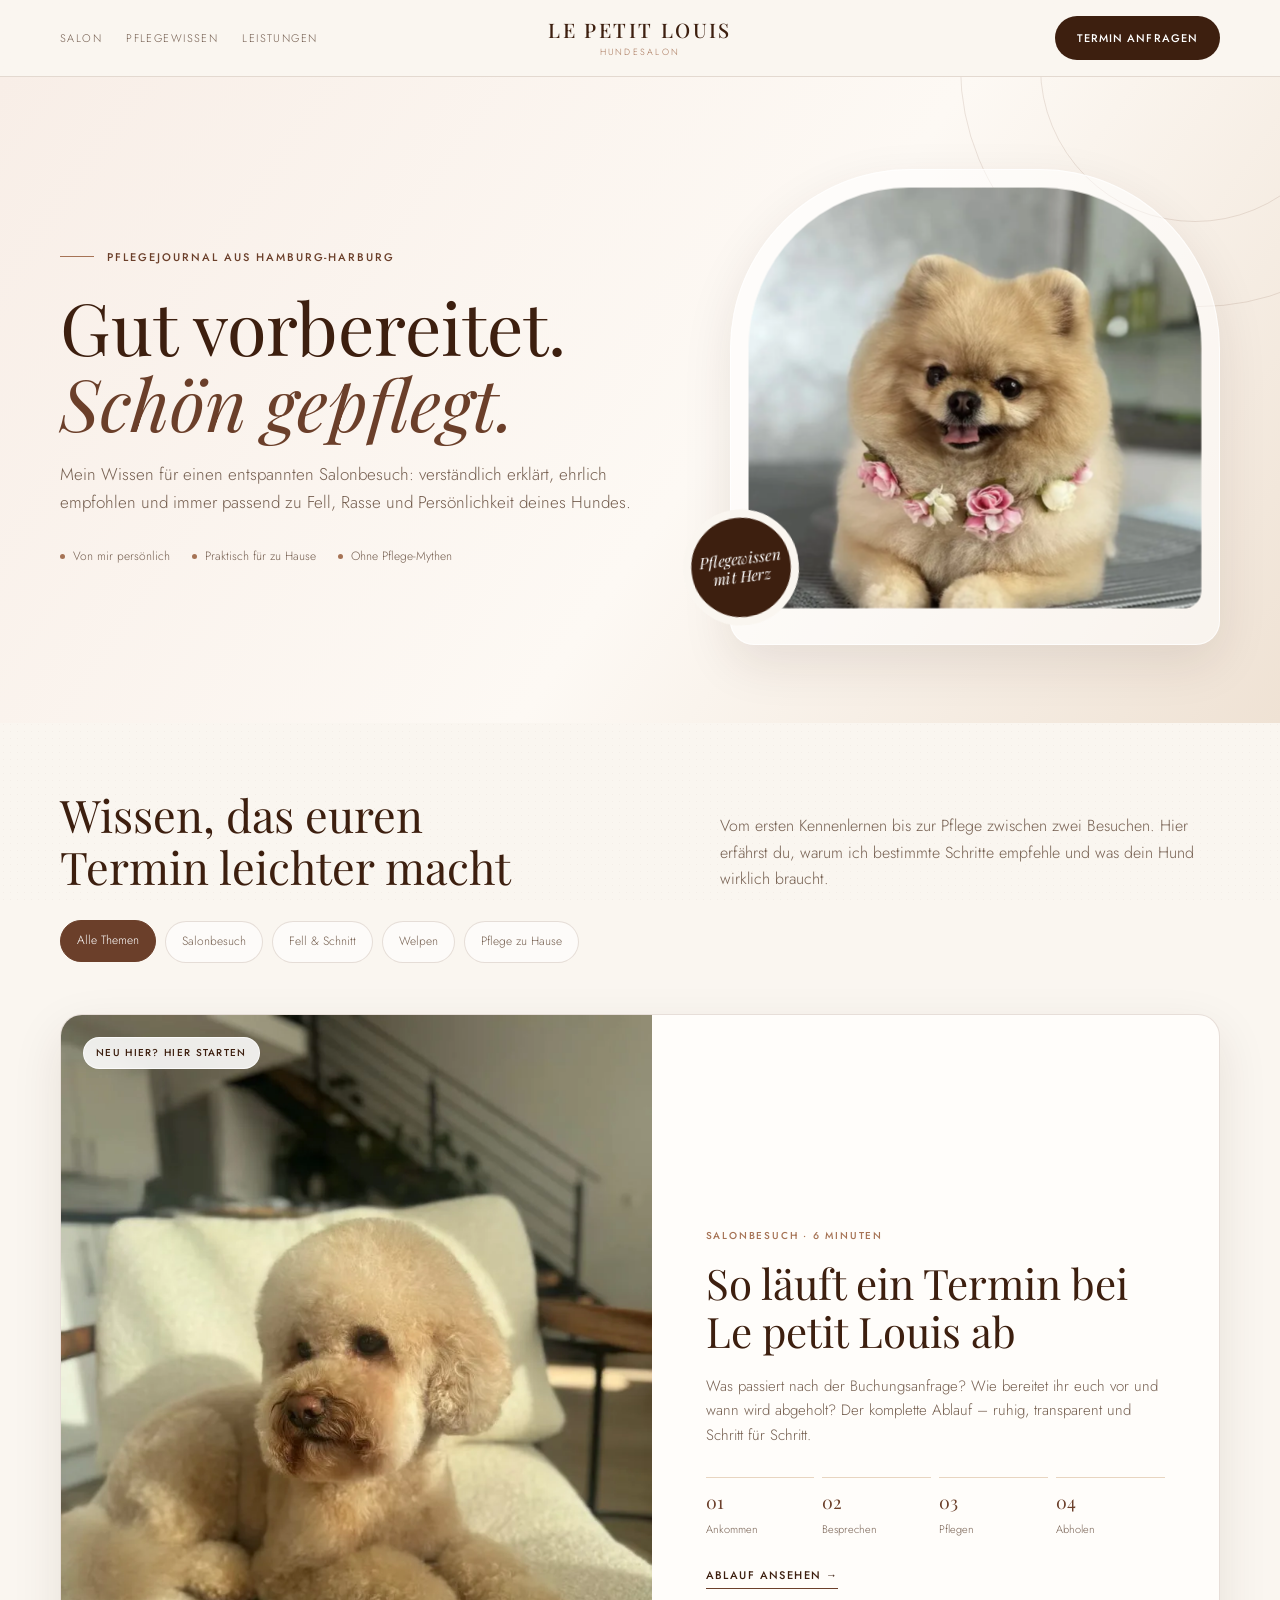
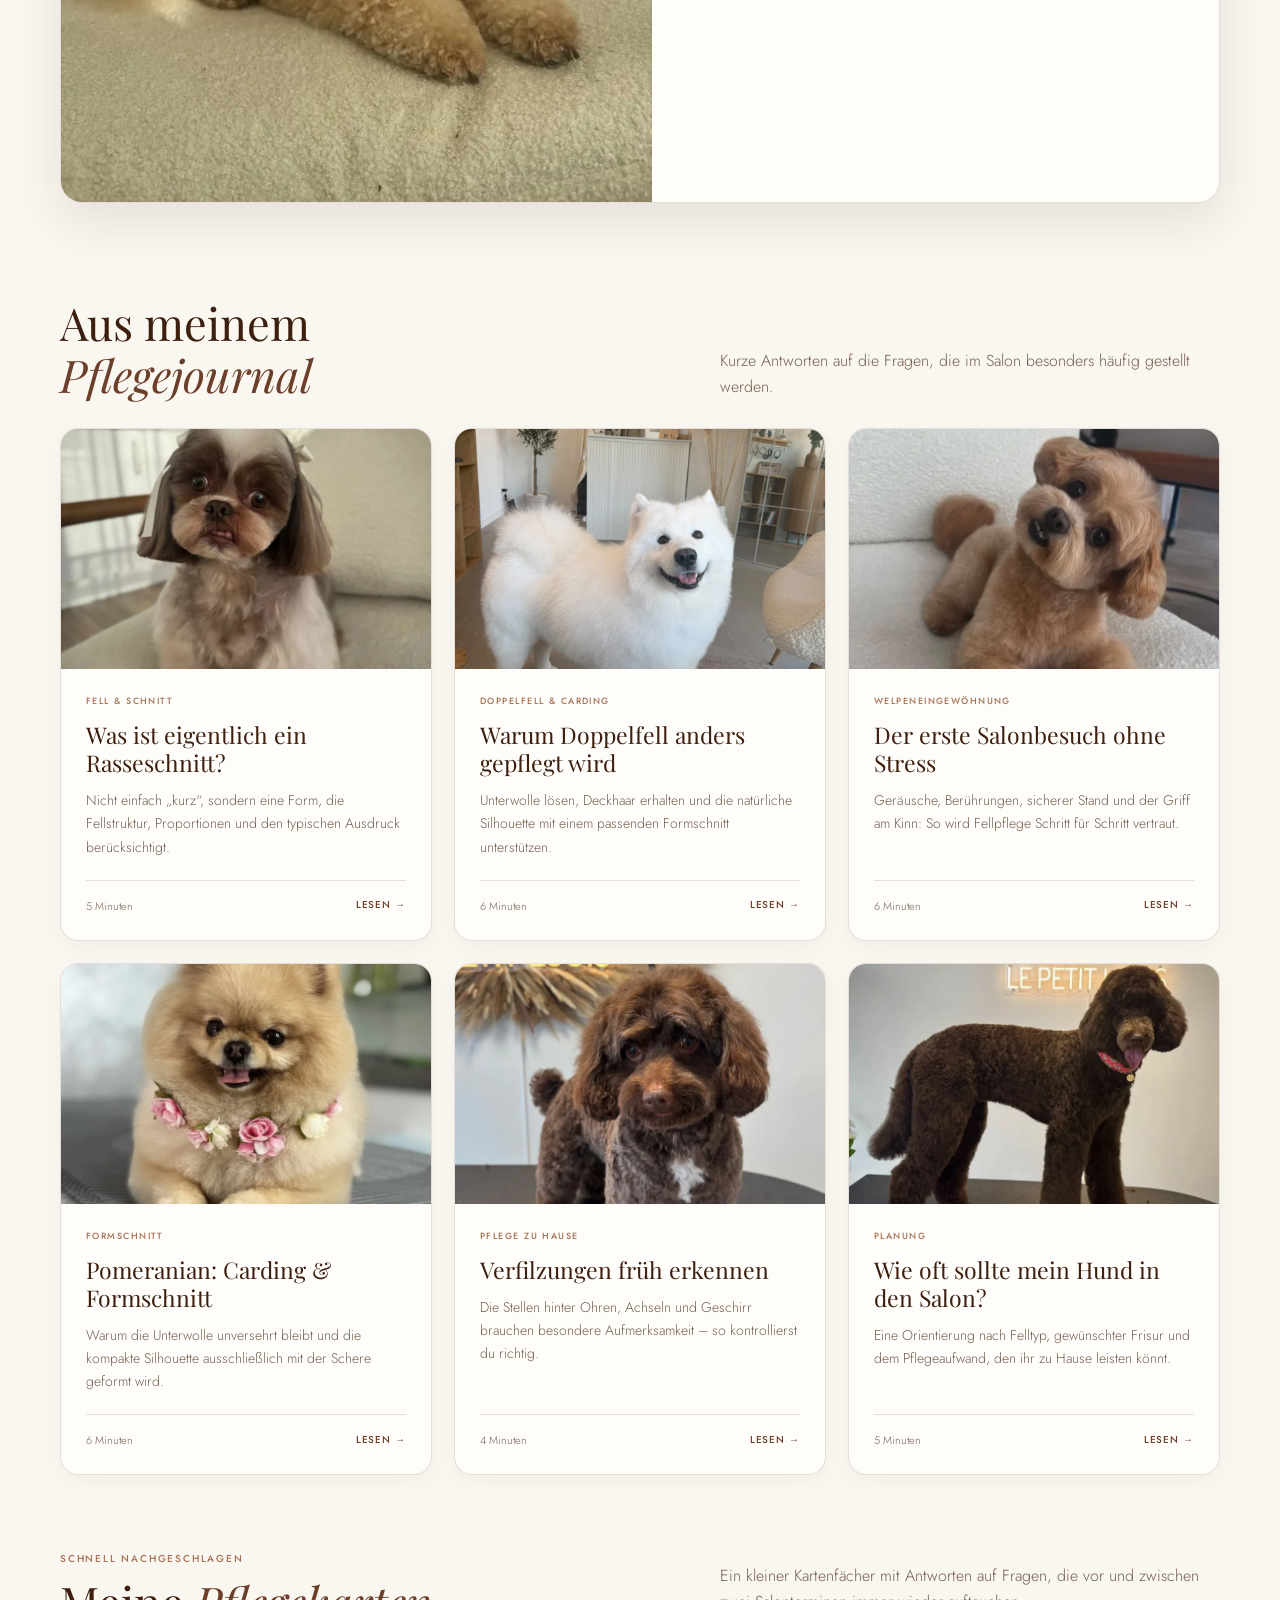
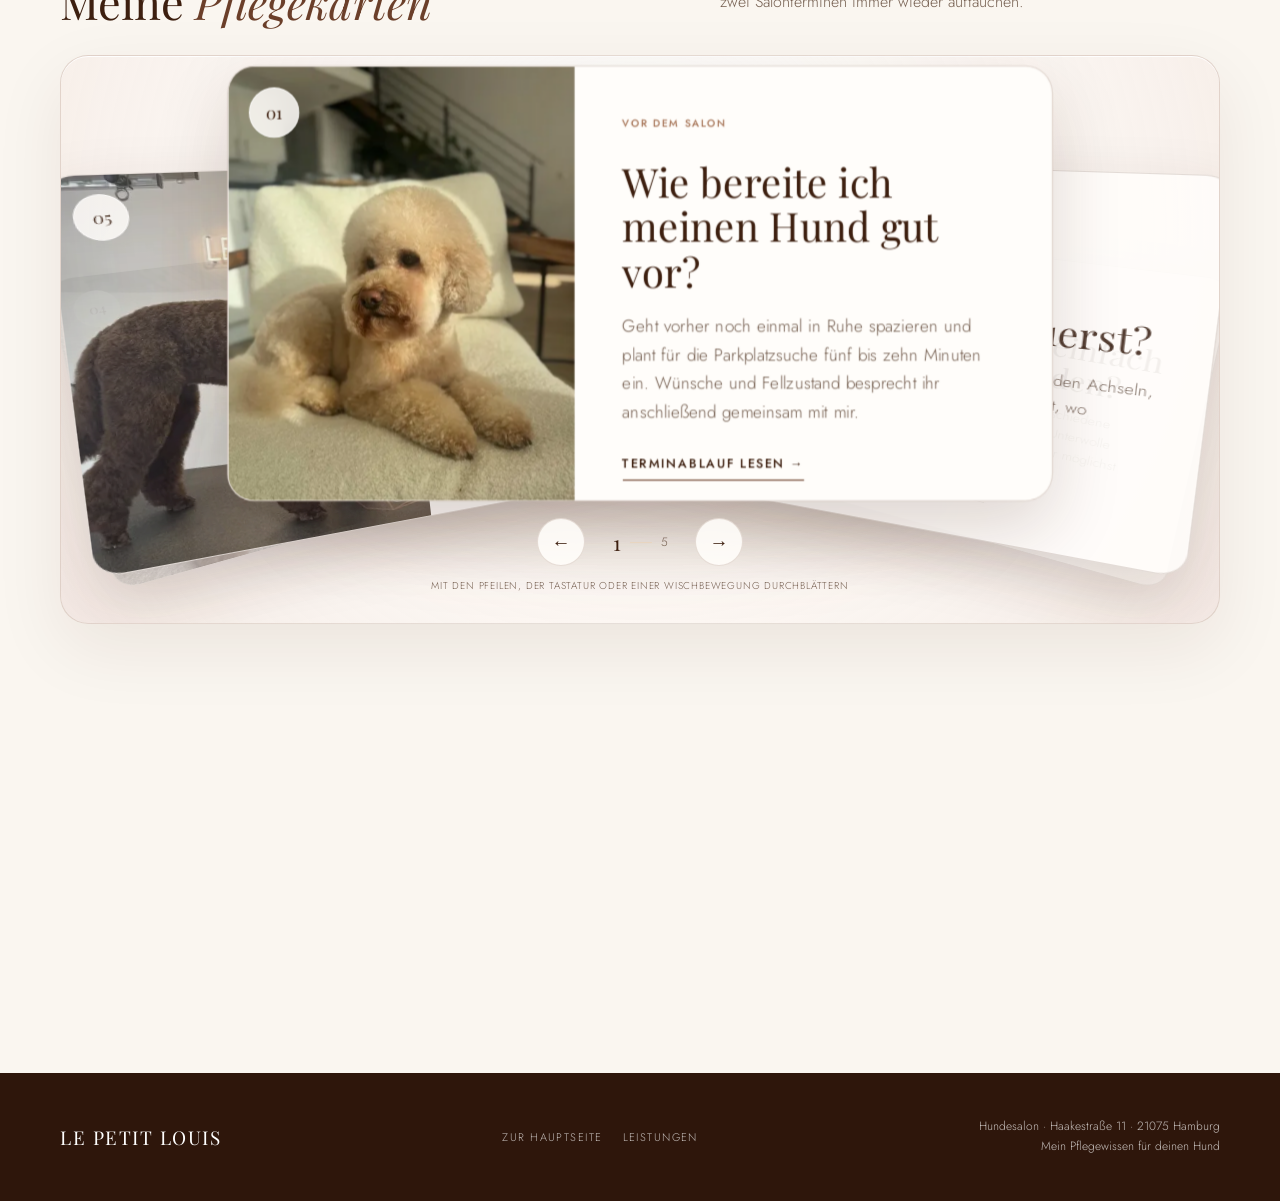
==== commit 0fb342a4: "Rassen und Pflegejournal-Texte anpassen" ====
--- a/pflegejournal/index.html
+++ b/pflegejournal/index.html
@@ -4,13 +4,13 @@
   <meta charset="utf-8">
   <meta name="viewport" content="width=device-width,initial-scale=1,viewport-fit=cover">
   <title>Pflegejournal – Fellpflege-Tipps von Le petit Louis</title>
-  <meta name="description" content="Annis Pflegewissen zu Salonbesuch, Rasseschnitt, Welpeneingewöhnung, Doppelfell, Carding und Fellpflege für zu Hause.">
+  <meta name="description" content="Mein Pflegewissen zu Salonbesuch, Rasseschnitt, Welpeneingewöhnung, Doppelfell, Carding und Fellpflege für zu Hause.">
   <meta name="robots" content="index,follow">
   <link rel="canonical" href="https://www.lepetitlouis.com/pflegejournal/">
   <meta property="og:type" content="website">
   <meta property="og:locale" content="de_DE">
   <meta property="og:title" content="Pflegejournal – Le petit Louis Hundesalon">
-  <meta property="og:description" content="Pflegewissen von Anni: verständlich erklärt, ehrlich empfohlen und passend zu Fell, Rasse und Persönlichkeit.">
+  <meta property="og:description" content="Mein Pflegewissen: verständlich erklärt, ehrlich empfohlen und passend zu Fell, Rasse und Persönlichkeit.">
   <meta property="og:url" content="https://www.lepetitlouis.com/pflegejournal/">
   <meta name="theme-color" content="#faf6f0">
   <link rel="preconnect" href="https://fonts.googleapis.com">
@@ -53,9 +53,9 @@
         <div>
           <div class="kicker">Pflegejournal aus Hamburg-Harburg</div>
           <h1>Gut vorbereitet.<br><em>Schön gepflegt.</em></h1>
-          <p class="hero-copy">Annis Wissen für einen entspannten Salonbesuch: verständlich erklärt, ehrlich empfohlen und immer passend zu Fell, Rasse und Persönlichkeit deines Hundes.</p>
+          <p class="hero-copy">Mein Wissen für einen entspannten Salonbesuch: verständlich erklärt, ehrlich empfohlen und immer passend zu Fell, Rasse und Persönlichkeit deines Hundes.</p>
           <div class="hero-meta" aria-label="Das zeichnet das Pflegejournal aus">
-            <span><i aria-hidden="true"></i> Von Anni persönlich</span>
+            <span><i aria-hidden="true"></i> Von mir persönlich</span>
             <span><i aria-hidden="true"></i> Praktisch für zu Hause</span>
             <span><i aria-hidden="true"></i> Ohne Pflege-Mythen</span>
           </div>
@@ -73,7 +73,7 @@
     <section class="intro shell" id="artikel" aria-labelledby="wissenTitel">
       <div class="section-head reveal">
         <h2 id="wissenTitel">Wissen, das euren<br>Termin leichter macht</h2>
-        <p>Vom ersten Kennenlernen bis zur Pflege zwischen zwei Besuchen. Hier erfährst du, warum Anni bestimmte Schritte empfiehlt und was dein Hund wirklich braucht.</p>
+        <p>Vom ersten Kennenlernen bis zur Pflege zwischen zwei Besuchen. Hier erfährst du, warum ich bestimmte Schritte empfehle und was dein Hund wirklich braucht.</p>
       </div>
       <div class="filters" role="group" aria-label="Artikel nach Thema filtern">
         <button class="filter" type="button" data-filter="all" aria-pressed="true">Alle Themen</button>
@@ -103,7 +103,7 @@
 
     <section class="journal shell" aria-labelledby="journalTitel">
       <div class="section-head reveal">
-        <h2 id="journalTitel">Aus Annis<br><em>Pflegejournal</em></h2>
+        <h2 id="journalTitel">Aus meinem<br><em>Pflegejournal</em></h2>
         <p>Kurze Antworten auf die Fragen, die im Salon besonders häufig gestellt werden.</p>
       </div>
       <div class="card-grid">
@@ -136,7 +136,7 @@
 
     <section class="care-deck shell reveal" aria-labelledby="kartenTitel">
       <div class="section-head deck-heading">
-        <div><div class="eyebrow">Schnell nachgeschlagen</div><h2 id="kartenTitel">Annis <em>Pflegekarten</em></h2></div>
+        <div><div class="eyebrow">Schnell nachgeschlagen</div><h2 id="kartenTitel">Meine <em>Pflegekarten</em></h2></div>
         <p>Ein kleiner Kartenfächer mit Antworten auf Fragen, die vor und zwischen zwei Salonterminen immer wieder auftauchen.</p>
       </div>
       <div class="deck-shell">
@@ -144,7 +144,7 @@
         <div class="deck-stage" data-card-deck role="region" aria-roledescription="Karussell" aria-label="Pflegefragen" tabindex="0">
           <article class="care-card" data-card-index="0">
             <div class="care-card-image"><img src="assets/images/termin-480.webp" width="480" height="640" alt="Entspannter Hund nach dem Salontermin" loading="lazy"><span>01</span></div>
-            <div class="care-card-copy"><div class="card-category">Vor dem Salon</div><h3>Wie bereite ich meinen Hund gut vor?</h3><p>Geht vorher noch einmal in Ruhe spazieren und plant für die Parkplatzsuche fünf bis zehn Minuten ein. Wünsche und Fellzustand besprecht ihr anschließend gemeinsam mit Anni.</p><a class="text-link" href="terminablauf/index.html">Terminablauf lesen →</a></div>
+            <div class="care-card-copy"><div class="card-category">Vor dem Salon</div><h3>Wie bereite ich meinen Hund gut vor?</h3><p>Geht vorher noch einmal in Ruhe spazieren und plant für die Parkplatzsuche fünf bis zehn Minuten ein. Wünsche und Fellzustand besprecht ihr anschließend gemeinsam mit mir.</p><a class="text-link" href="terminablauf/index.html">Terminablauf lesen →</a></div>
           </article>
           <article class="care-card" data-card-index="1">
             <div class="care-card-image"><img src="assets/images/verfilzungen-480.webp" width="480" height="626" alt="Kleiner Hund mit gepflegtem Fell" loading="lazy"><span>02</span></div>
@@ -160,7 +160,7 @@
           </article>
           <article class="care-card" data-card-index="4">
             <div class="care-card-image"><img src="assets/images/rhythmus-480.webp" width="480" height="464" alt="Großpudel nach der Salonpflege" loading="lazy"><span>05</span></div>
-            <div class="care-card-copy"><div class="card-category">Pflegeplanung</div><h3>Wann ist der nächste Termin sinnvoll?</h3><p>Felltyp, Wunschfrisur, Alltag und eure Pflege zu Hause bestimmen gemeinsam den passenden Rhythmus. Nach dem Termin kann Anni ihn am besten einschätzen.</p><a class="text-link" href="salonintervalle/index.html">Pflegeplan finden →</a></div>
+            <div class="care-card-copy"><div class="card-category">Pflegeplanung</div><h3>Wann ist der nächste Termin sinnvoll?</h3><p>Felltyp, Wunschfrisur, Alltag und eure Pflege zu Hause bestimmen gemeinsam den passenden Rhythmus. Nach dem Termin kann ich ihn am besten einschätzen.</p><a class="text-link" href="salonintervalle/index.html">Pflegeplan finden →</a></div>
           </article>
         </div>
         <div class="deck-controls" aria-label="Pflegekarten steuern">
@@ -175,13 +175,13 @@
 
     <section class="guide shell">
       <div class="guide-box reveal">
-        <div><h2>Du weißt schon, welche Pflege dein Hund braucht?</h2><p>Wähle auf der Hauptseite Rasse, Größe und Wunschleistung. Danach zeigen wir dir den passenden Buchungsweg und Anni prüft deine Anfrage persönlich.</p></div>
+        <div><h2>Du weißt schon, welche Pflege dein Hund braucht?</h2><p>Wähle auf der Hauptseite Rasse, Größe und Wunschleistung. Danach zeigen wir dir den passenden Buchungsweg und ich prüfe deine Anfrage persönlich.</p></div>
         <a class="pill-button light" href="https://www.lepetitlouis.com/#booking">Termin anfragen →</a>
       </div>
     </section>
   </main>
 
-  <footer><div class="footer-grid shell"><div class="footer-brand">LE PETIT LOUIS</div><div class="footer-links"><a href="https://www.lepetitlouis.com/">Zur Hauptseite</a><a href="https://www.lepetitlouis.com/#services">Leistungen</a></div><div class="footer-copy">Hundesalon · Haakestraße 11 · 21075 Hamburg<br>Pflegewissen von Anni Mausolf</div></div></footer>
+  <footer><div class="footer-grid shell"><div class="footer-brand">LE PETIT LOUIS</div><div class="footer-links"><a href="https://www.lepetitlouis.com/">Zur Hauptseite</a><a href="https://www.lepetitlouis.com/#services">Leistungen</a></div><div class="footer-copy">Hundesalon · Haakestraße 11 · 21075 Hamburg<br>Mein Pflegewissen für deinen Hund</div></div></footer>
   <script src="assets/js/pflegejournal.js" defer></script>
 </body>
 </html>
